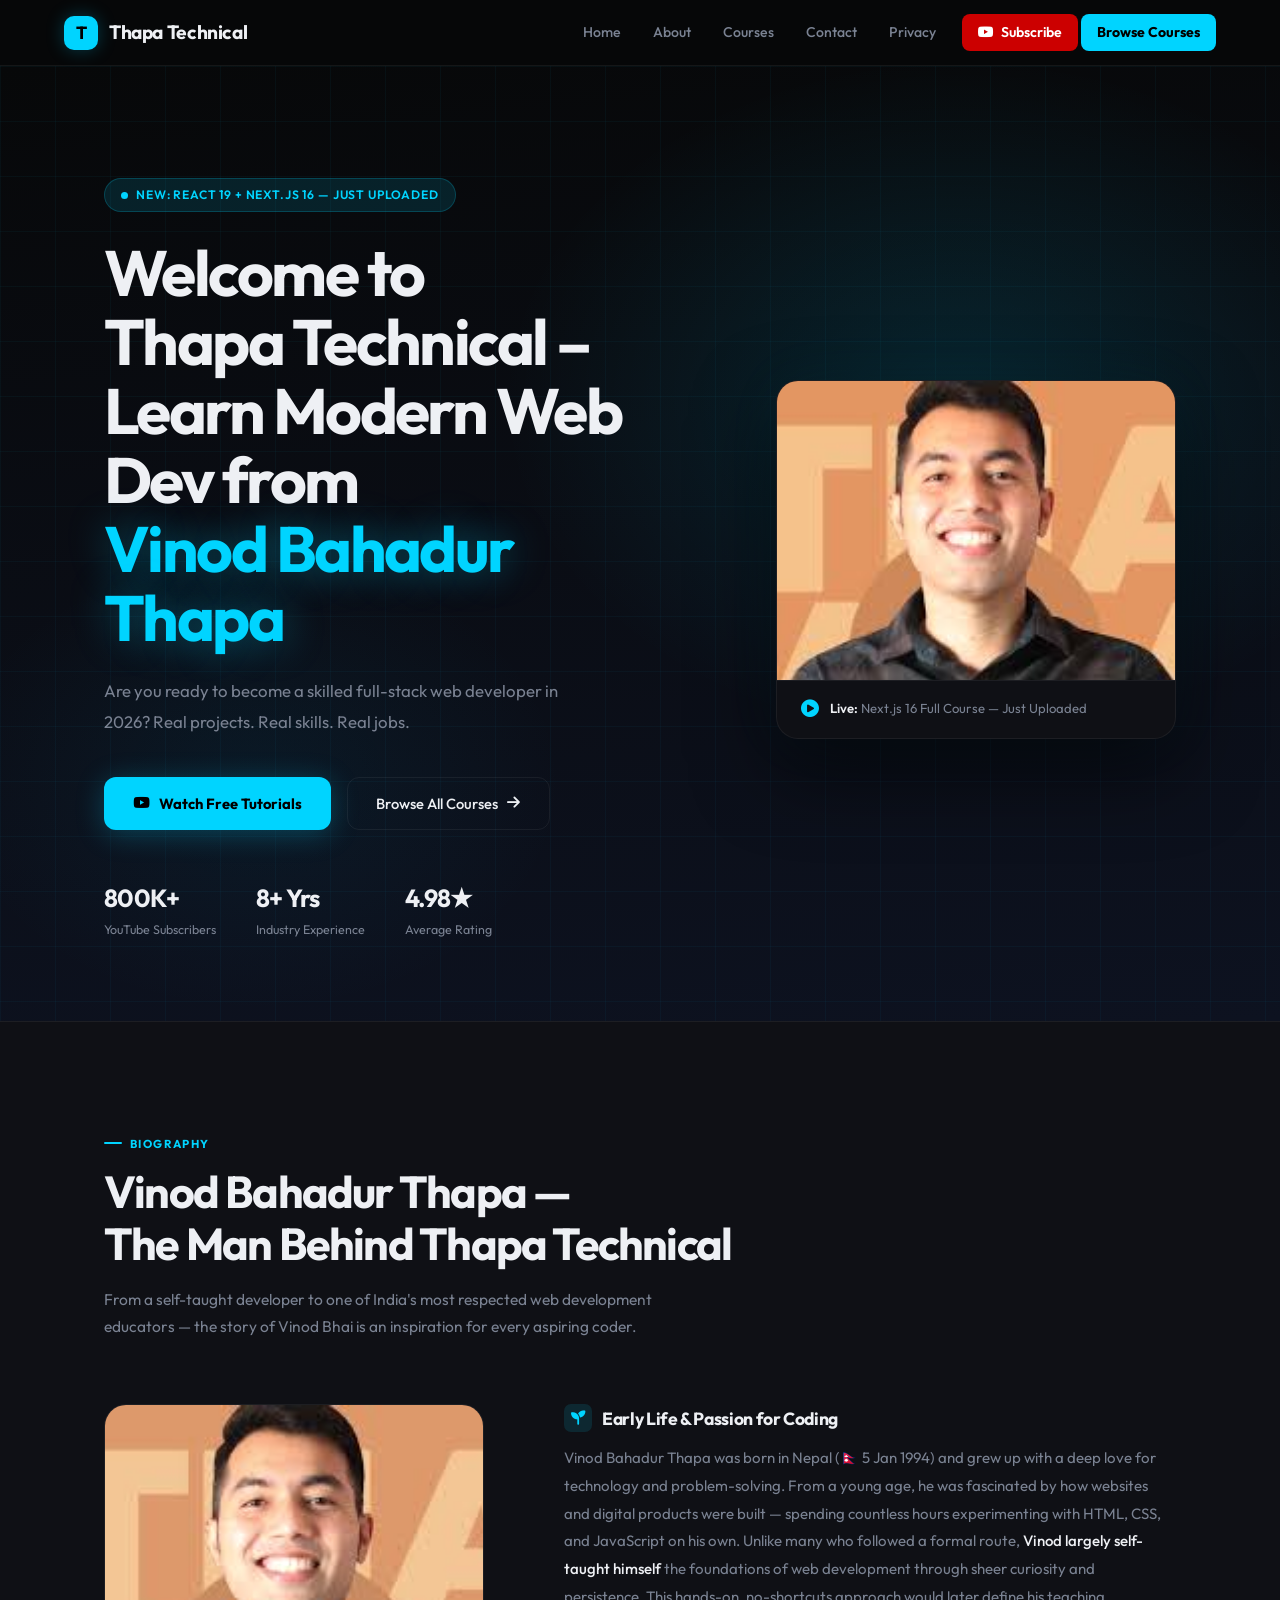
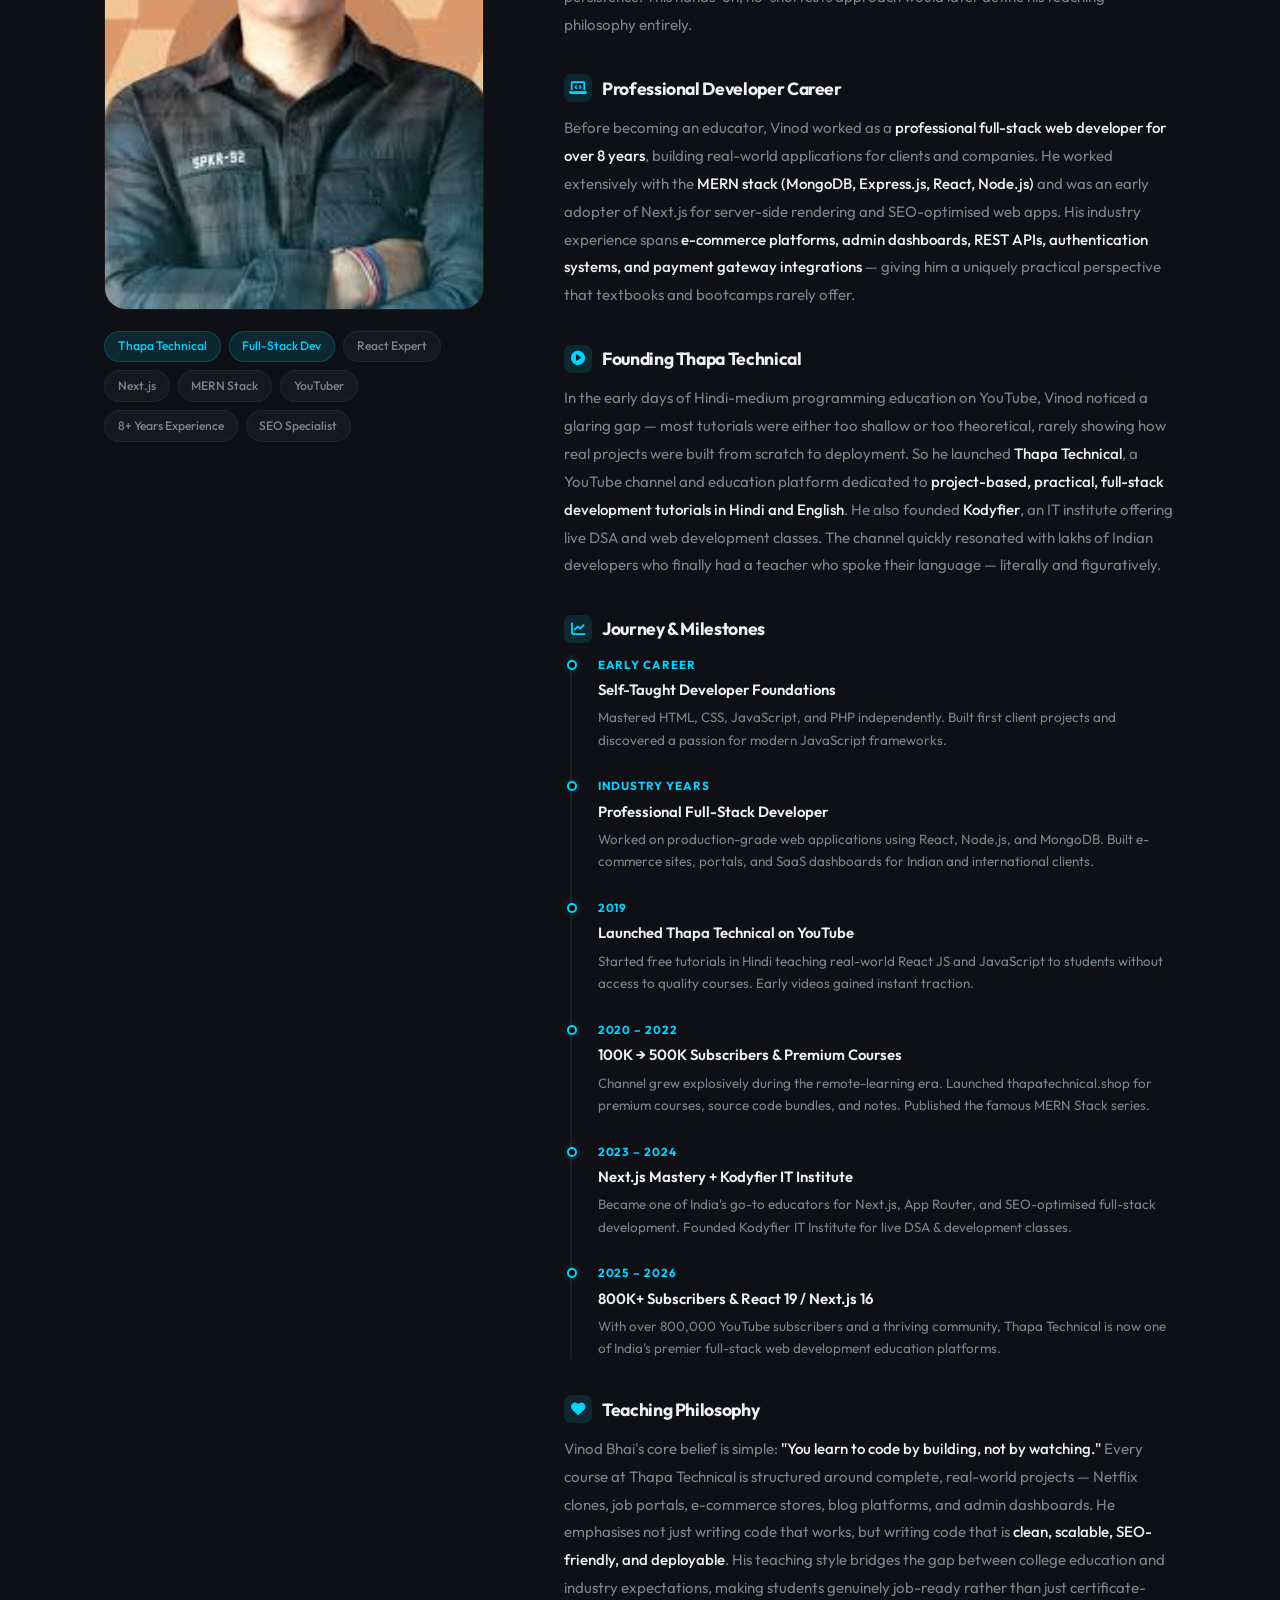
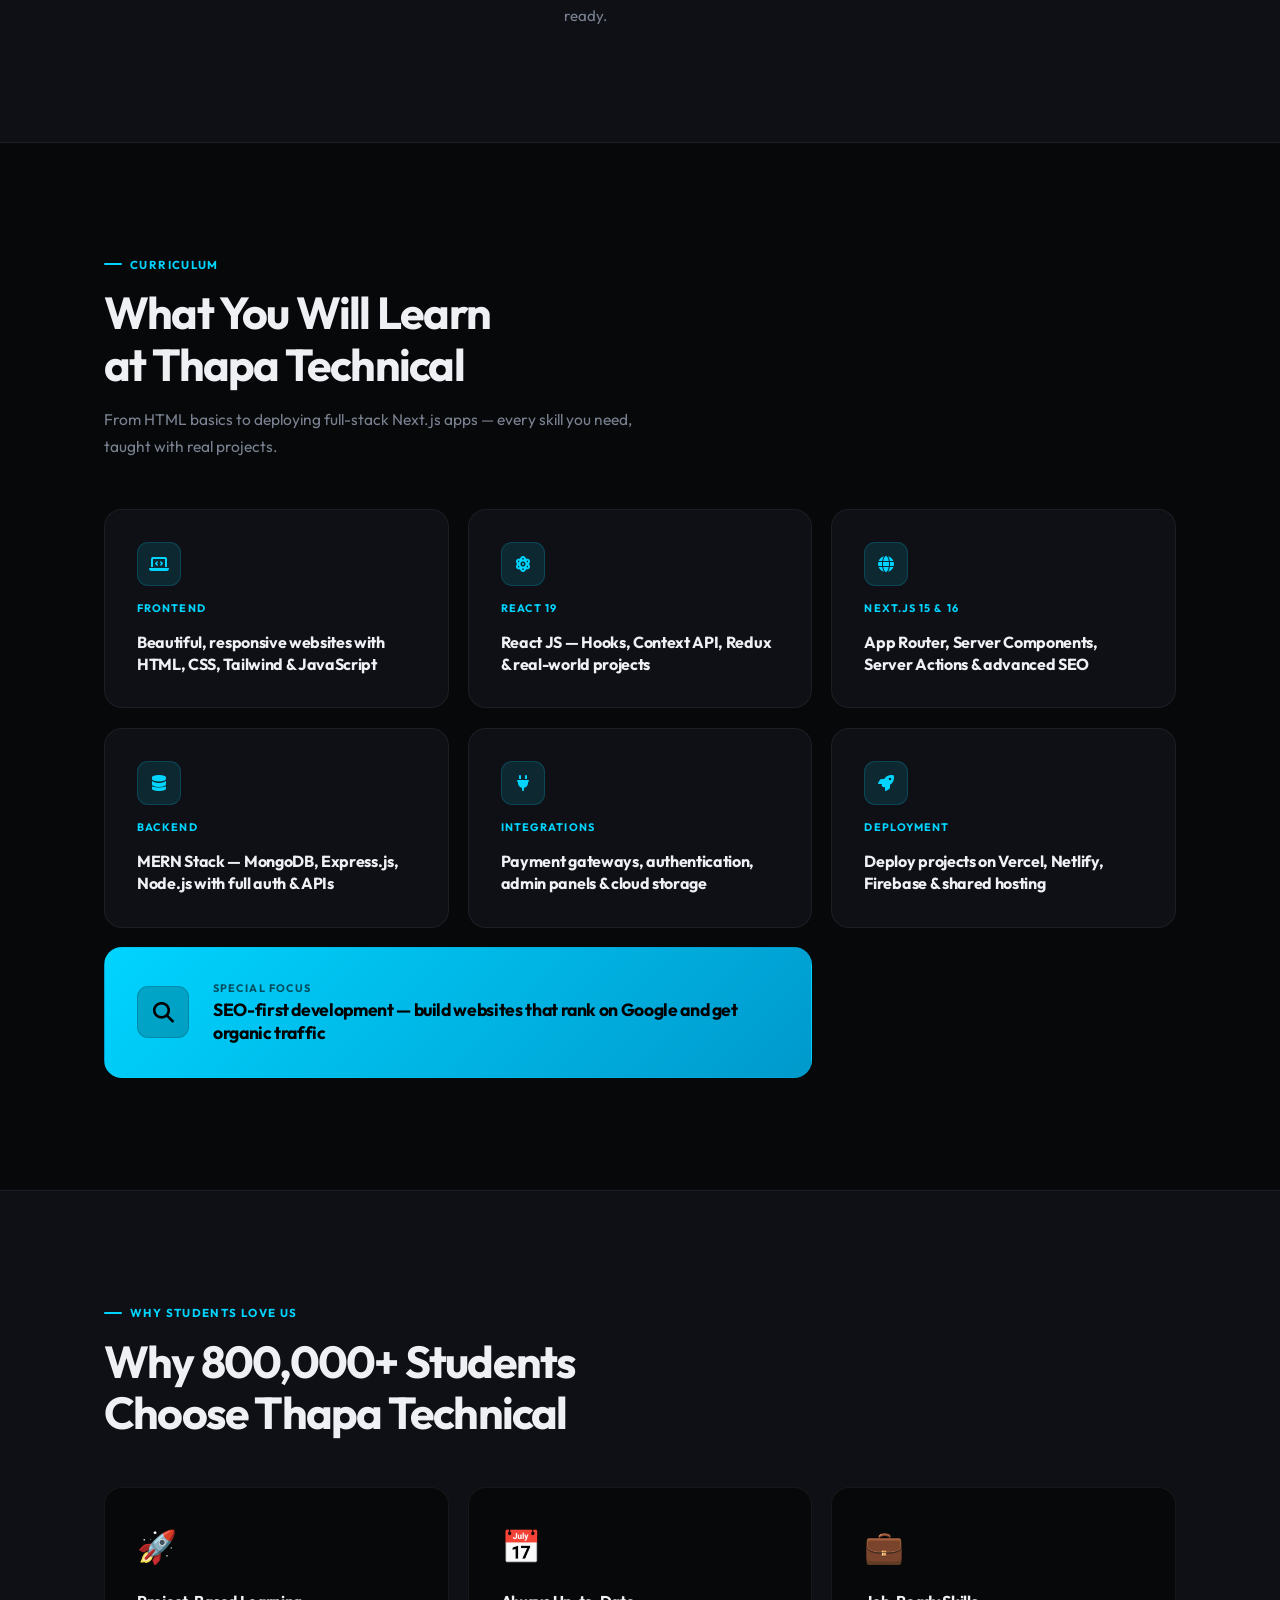
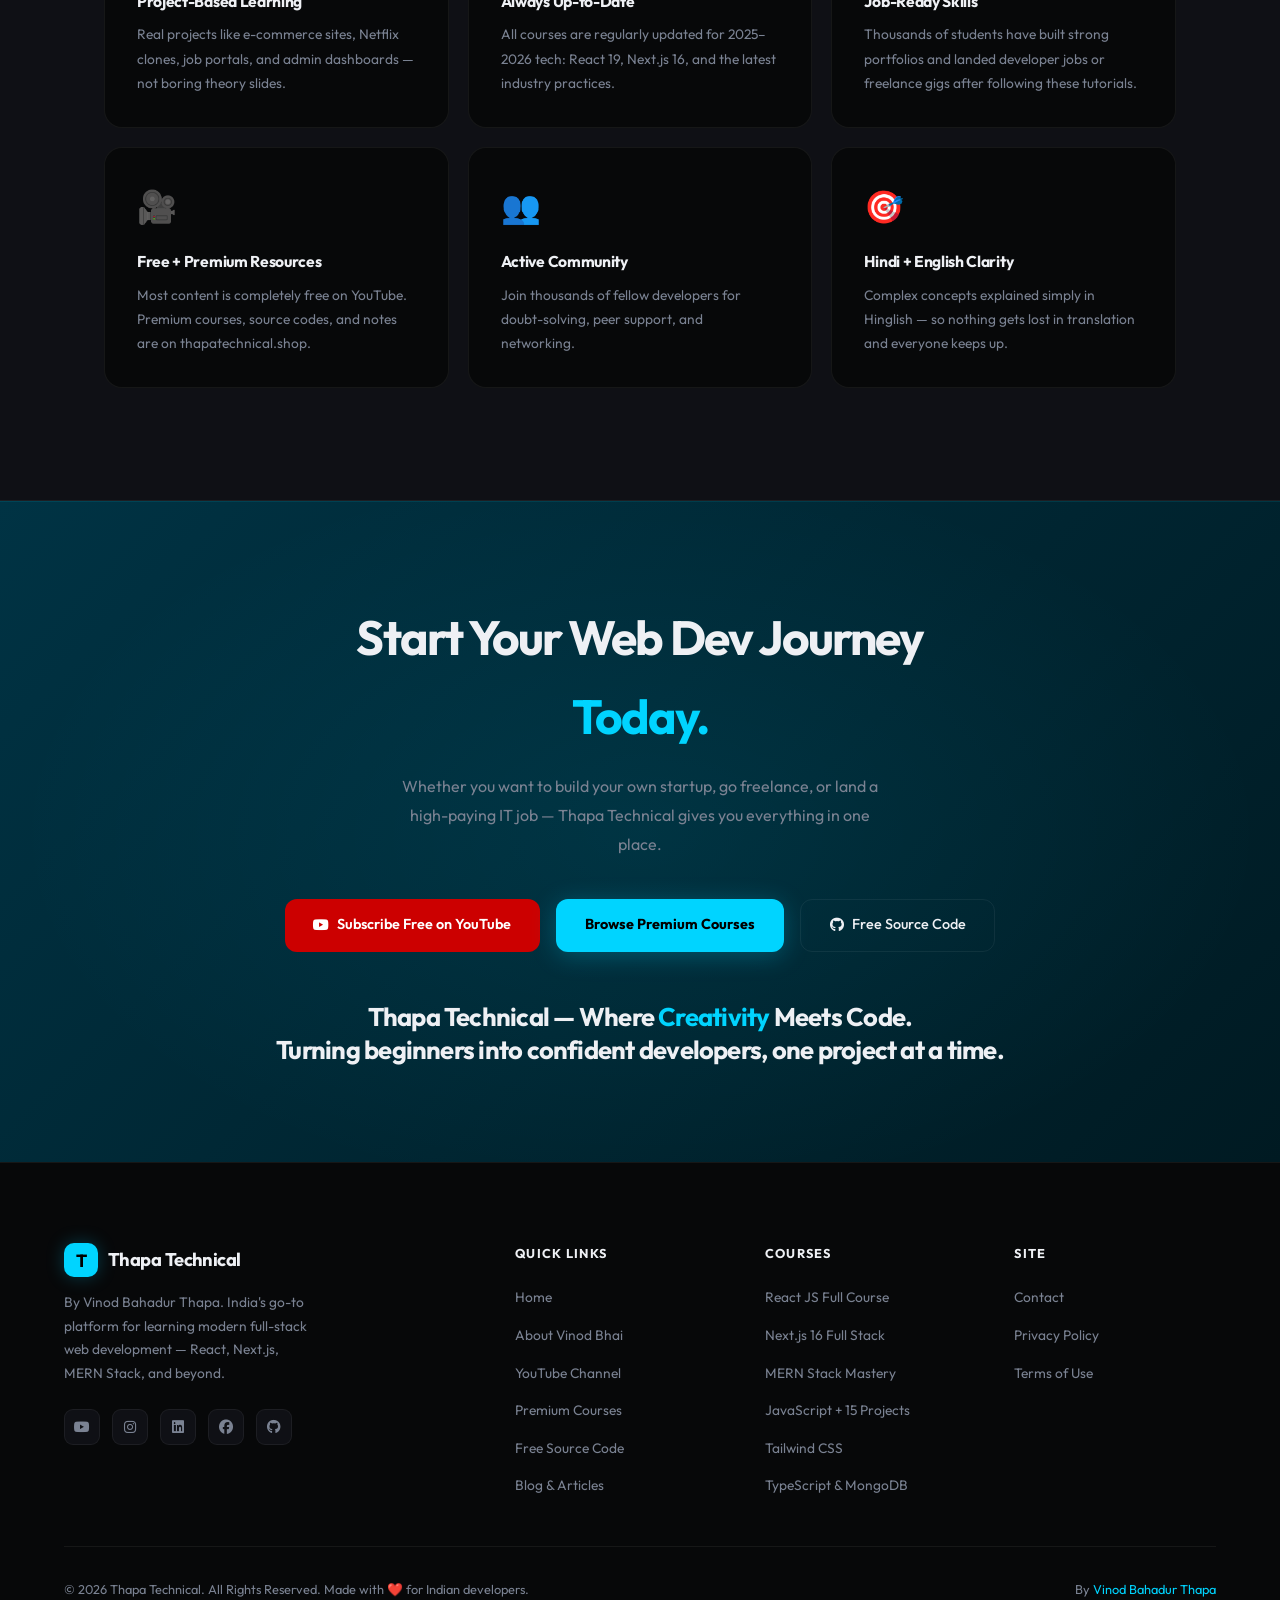
==== index.html @ d7282a80 "s" ====
<!DOCTYPE html>
<html lang="en">
<head>
    <meta charset="UTF-8">
    <meta name="viewport" content="width=device-width, initial-scale=1.0">
    <meta name="description" content="Master web development with Thapa Technical. Step-by-step tutorials on React, Next.js, MERN Stack, and SEO-friendly websites by Vinod Bahadur Thapa. Free source code & projects.">
    <meta name="keywords" content="Thapa Technical, Vinod Bahadur Thapa, React JS course, Next.js tutorial, MERN Stack, full stack web development, web development tutorials in Hindi, SEO friendly website">
    <meta name="author" content="Vinod Bahadur Thapa">
    <title>Thapa Technical | Learn React JS, Next.js &amp; MERN Stack from Vinod Bahadur Thapa</title>
    <link rel="preconnect" href="https://fonts.googleapis.com">
    <link href="https://fonts.googleapis.com/css2?family=Clash+Display:wght@500;600;700&family=Outfit:wght@300;400;500;600;700&display=swap" rel="stylesheet">
    <link rel="stylesheet" href="https://cdnjs.cloudflare.com/ajax/libs/font-awesome/6.6.0/css/all.min.css">
    <style>
        *, *::before, *::after { box-sizing: border-box; margin: 0; padding: 0; }

        :root {
            --bg:        #070809;
            --surface:   #0f1015;
            --surface2:  #16181f;
            --border:    rgba(255,255,255,0.06);
            --cyan:      #00d4ff;
            --cyan-dim:  rgba(0,212,255,0.12);
            --cyan-glow: rgba(0,212,255,0.25);
            --text:      #eef0f4;
            --muted:     #7a8292;
            --font-head: 'Clash Display', 'Outfit', sans-serif;
            --font-body: 'Outfit', sans-serif;
        }

        html { scroll-behavior: smooth; }
        body { background: var(--bg); color: var(--text); font-family: var(--font-body); font-size: 16px; line-height: 1.65; overflow-x: hidden; }

        /* ── NAV ── */
        #main-nav {
            position: sticky; top: 0; z-index: 100;
            background: rgba(7,8,9,0.82);
            backdrop-filter: blur(20px); -webkit-backdrop-filter: blur(20px);
            border-bottom: 1px solid var(--border);
            display: flex; align-items: center; justify-content: space-between;
            padding: 0 5%; height: 66px;
        }

        .nav-logo {
            display: flex; align-items: center; gap: 11px;
            text-decoration: none; color: var(--text);
            font-family: var(--font-head); font-size: 1.2rem;
            font-weight: 700; letter-spacing: -0.02em;
        }

        .nav-logo-badge {
            width: 34px; height: 34px; background: var(--cyan);
            border-radius: 10px; display: flex; align-items: center; justify-content: center;
            font-weight: 700; font-size: 1.1rem; color: #000; flex-shrink: 0;
            box-shadow: 0 0 18px var(--cyan-glow);
        }

        .nav-links { list-style: none; display: flex; align-items: center; gap: 0.2rem; }

        .nav-links li a {
            color: var(--muted); text-decoration: none; font-size: 0.88rem;
            font-weight: 500; padding: 0.45rem 0.9rem; border-radius: 8px;
            transition: color 0.2s, background 0.2s; display: block;
        }
        .nav-links li a:hover { color: var(--text); background: rgba(255,255,255,0.05); }

        .nav-links li a.nav-yt {
            display: flex; align-items: center; gap: 7px;
            background: #cc0000; color: #fff !important; border-radius: 8px;
            font-weight: 600; padding: 0.45rem 1rem; margin-left: 0.5rem;
            transition: background 0.2s, transform 0.2s;
        }
        .nav-links li a.nav-yt:hover { background: #e50000; transform: translateY(-1px); }

        .nav-links li a.nav-shop {
            background: var(--cyan); color: #000 !important; font-weight: 700;
            border-radius: 8px; padding: 0.45rem 1rem;
            transition: opacity 0.2s, transform 0.2s;
        }
        .nav-links li a.nav-shop:hover { opacity: 0.85; transform: translateY(-1px); }

        #nav-toggle {
            display: none; background: none; border: none;
            color: var(--text); font-size: 1.35rem; cursor: pointer; padding: 4px 8px;
        }

        #mobile-menu { display: none; flex-direction: column; background: var(--surface); border-bottom: 1px solid var(--border); }
        #mobile-menu.open { display: flex; }
        #mobile-menu a {
            color: var(--muted); text-decoration: none; font-size: 0.92rem; font-weight: 500;
            padding: 0.9rem 5%; border-bottom: 1px solid var(--border);
            transition: color 0.2s, background 0.2s;
        }
        #mobile-menu a:hover { color: var(--text); background: var(--surface2); }
        #mobile-menu a:last-child { border-bottom: none; }

        /* ── HERO ── */
        .hero { position: relative; min-height: 92vh; display: flex; align-items: center; overflow: hidden; }

        .hero-noise {
            position: absolute; inset: 0; pointer-events: none;
            background:
                radial-gradient(ellipse 55% 55% at 75% 35%, rgba(0,212,255,0.13) 0%, transparent 65%),
                radial-gradient(ellipse 40% 40% at 20% 75%, rgba(0,150,200,0.08) 0%, transparent 60%),
                linear-gradient(175deg, #070809 0%, #0d1220 100%);
        }

        .hero-grid {
            position: absolute; inset: 0; pointer-events: none;
            background-image:
                linear-gradient(rgba(0,212,255,0.04) 1px, transparent 1px),
                linear-gradient(90deg, rgba(0,212,255,0.04) 1px, transparent 1px);
            background-size: 55px 55px;
        }

        .hero-inner {
            position: relative; max-width: 1200px; margin: 0 auto;
            padding: 7rem 5% 5rem;
            display: grid; grid-template-columns: 1fr 400px;
            gap: 5rem; align-items: center; width: 100%;
        }

        .hero-pill {
            display: inline-flex; align-items: center; gap: 8px;
            background: var(--cyan-dim); border: 1px solid rgba(0,212,255,0.2);
            color: var(--cyan); font-size: 0.76rem; font-weight: 600;
            letter-spacing: 0.07em; text-transform: uppercase;
            padding: 0.38rem 1rem; border-radius: 50px; margin-bottom: 1.6rem;
        }

        .live-dot { width: 7px; height: 7px; border-radius: 50%; background: var(--cyan); animation: live-pulse 1.8s ease-in-out infinite; }

        @keyframes live-pulse {
            0%, 100% { box-shadow: 0 0 0 0 rgba(0,212,255,0.7); }
            50%       { box-shadow: 0 0 0 7px rgba(0,212,255,0); }
        }

        .hero h1 {
            font-family: var(--font-head); font-size: clamp(2.4rem, 5vw, 4.2rem);
            font-weight: 700; letter-spacing: -0.04em; line-height: 1.08; margin-bottom: 1.5rem;
        }
        .hero h1 em { font-style: normal; color: var(--cyan); text-shadow: 0 0 40px rgba(0,212,255,0.4); }

        .hero-desc { color: var(--muted); font-size: 1.05rem; max-width: 480px; margin-bottom: 2.5rem; line-height: 1.8; }

        .hero-btns { display: flex; flex-wrap: wrap; gap: 1rem; margin-bottom: 3rem; }

        .btn-cyan {
            display: inline-flex; align-items: center; gap: 9px;
            background: var(--cyan); color: #000; font-family: var(--font-body);
            font-weight: 700; font-size: 0.92rem; padding: 0.85rem 1.8rem;
            border-radius: 12px; text-decoration: none;
            transition: transform 0.2s, box-shadow 0.2s;
            box-shadow: 0 4px 28px var(--cyan-glow);
        }
        .btn-cyan:hover { transform: translateY(-2px); box-shadow: 0 8px 38px rgba(0,212,255,0.4); }

        .btn-ghost {
            display: inline-flex; align-items: center; gap: 9px;
            background: transparent; color: var(--text); font-family: var(--font-body);
            font-weight: 500; font-size: 0.92rem; padding: 0.85rem 1.8rem;
            border-radius: 12px; border: 1px solid var(--border); text-decoration: none;
            transition: background 0.2s, border-color 0.2s;
        }
        .btn-ghost:hover { background: var(--surface); border-color: rgba(255,255,255,0.12); }

        .hero-stats { display: flex; gap: 2.5rem; flex-wrap: wrap; }
        .stat-num { font-family: var(--font-head); font-size: 1.55rem; font-weight: 700; color: var(--text); letter-spacing: -0.03em; }
        .stat-label { font-size: 0.78rem; color: var(--muted); margin-top: 1px; }

        .hero-card {
            background: var(--surface); border: 1px solid var(--border);
            border-radius: 22px; overflow: hidden;
            box-shadow: 0 30px 80px rgba(0,0,0,0.6), 0 0 60px rgba(0,212,255,0.05);
        }
        .hero-card img { width: 100%; aspect-ratio: 4/3; object-fit: cover; object-position: top center; display: block; }
        .hero-card-foot {
            padding: 1.1rem 1.5rem; display: flex; align-items: center; gap: 11px;
            border-top: 1px solid var(--border);
        }
        .hero-card-foot i { color: var(--cyan); font-size: 1.1rem; }
        .hero-card-foot span { font-size: 0.82rem; color: var(--muted); }
        .hero-card-foot strong { color: var(--text); font-weight: 600; }

        /* ── SECTIONS ── */
        .section-wrap { max-width: 1200px; margin: 0 auto; padding: 7rem 5%; }

        .section-label {
            font-size: 0.72rem; font-weight: 700; letter-spacing: 0.12em; text-transform: uppercase;
            color: var(--cyan); margin-bottom: 0.85rem;
            display: flex; align-items: center; gap: 8px;
        }
        .section-label::before { content: ''; display: inline-block; width: 18px; height: 2px; background: var(--cyan); border-radius: 2px; }
        .section-title { font-family: var(--font-head); font-size: clamp(1.9rem, 3.5vw, 2.8rem); font-weight: 700; letter-spacing: -0.04em; line-height: 1.15; margin-bottom: 1rem; }
        .section-sub { color: var(--muted); font-size: 0.97rem; max-width: 560px; line-height: 1.75; }

        /* ── BIOGRAPHY ── */
        #about { scroll-margin-top: 80px; }
        .bio-wrap { background: var(--surface); border-top: 1px solid var(--border); border-bottom: 1px solid var(--border); }

        .bio-grid { display: grid; grid-template-columns: 380px 1fr; gap: 5rem; align-items: start; margin-top: 4rem; }
        .bio-portrait { position: sticky; top: 86px; }

        .bio-img-wrap { position: relative; border-radius: 22px; overflow: hidden; border: 1px solid var(--border); }
        .bio-img-wrap::after { content: ''; position: absolute; inset: 0; background: linear-gradient(170deg, transparent 45%, rgba(0,212,255,0.18) 100%); pointer-events: none; }
        .bio-img-wrap img { width: 100%; aspect-ratio: 3/4; object-fit: cover; object-position: top center; display: block; filter: grayscale(15%) contrast(1.04); }

        .bio-tags { display: flex; flex-wrap: wrap; gap: 0.5rem; margin-top: 1.3rem; }
        .bio-tag { font-size: 0.76rem; font-weight: 500; padding: 0.3rem 0.8rem; border-radius: 50px; background: var(--surface2); border: 1px solid var(--border); color: var(--muted); }
        .bio-tag.hi { background: var(--cyan-dim); border-color: rgba(0,212,255,0.2); color: var(--cyan); }

        .bio-text { display: flex; flex-direction: column; gap: 2.2rem; }
        .bio-block h3 { font-family: var(--font-head); font-size: 1.1rem; font-weight: 700; letter-spacing: -0.02em; color: var(--text); margin-bottom: 0.7rem; display: flex; align-items: center; gap: 10px; }
        .bio-block h3 i { color: var(--cyan); font-size: 0.9rem; width: 28px; height: 28px; background: var(--cyan-dim); border-radius: 7px; display: flex; align-items: center; justify-content: center; }
        .bio-block p { color: var(--muted); font-size: 0.94rem; line-height: 1.85; }
        .bio-block p strong { color: var(--text); font-weight: 500; }

        .timeline { border-left: 2px solid var(--border); margin-left: 6px; padding-left: 1.6rem; display: flex; flex-direction: column; gap: 1.6rem; }
        .tl-item { position: relative; }
        .tl-item::before { content: ''; position: absolute; left: calc(-1.6rem - 5px); top: 5px; width: 10px; height: 10px; border-radius: 50%; background: var(--bg); border: 2px solid var(--cyan); box-shadow: 0 0 8px var(--cyan-glow); }
        .tl-year { font-size: 0.73rem; font-weight: 700; letter-spacing: 0.08em; text-transform: uppercase; color: var(--cyan); margin-bottom: 0.25rem; }
        .tl-title { font-weight: 600; font-size: 0.93rem; color: var(--text); margin-bottom: 0.25rem; }
        .tl-desc { font-size: 0.84rem; color: var(--muted); line-height: 1.65; }

        /* ── LEARN GRID ── */
        #courses { scroll-margin-top: 80px; }
        .learn-grid { display: grid; grid-template-columns: repeat(3, 1fr); gap: 1.2rem; margin-top: 3rem; }
        .learn-card { background: var(--surface); border: 1px solid var(--border); border-radius: 18px; padding: 2rem; display: flex; flex-direction: column; gap: 0.9rem; transition: border-color 0.25s, transform 0.25s; text-decoration: none; color: inherit; }
        .learn-card:hover { border-color: rgba(0,212,255,0.3); transform: translateY(-4px); }
        .learn-card-icon { width: 44px; height: 44px; background: var(--cyan-dim); border: 1px solid rgba(0,212,255,0.18); border-radius: 11px; display: flex; align-items: center; justify-content: center; color: var(--cyan); font-size: 1rem; }
        .learn-card-badge { font-size: 0.68rem; font-weight: 700; letter-spacing: 0.1em; text-transform: uppercase; color: var(--cyan); }
        .learn-card-title { font-family: var(--font-head); font-size: 1rem; font-weight: 700; color: var(--text); line-height: 1.35; letter-spacing: -0.02em; }
        .learn-card.wide { grid-column: span 2; flex-direction: row; align-items: center; gap: 1.5rem; background: linear-gradient(135deg, var(--cyan) 0%, #0099cc 100%); border-color: transparent; }
        .learn-card.wide .learn-card-icon { background: rgba(0,0,0,0.2); border-color: rgba(0,0,0,0.15); color: #000; width: 52px; height: 52px; font-size: 1.3rem; flex-shrink: 0; }
        .learn-card.wide .learn-card-badge { color: rgba(0,0,0,0.6); }
        .learn-card.wide .learn-card-title { color: #000; font-size: 1.1rem; }

        /* ── WHY ── */
        .why-bg { background: var(--surface); border-top: 1px solid var(--border); border-bottom: 1px solid var(--border); }
        .why-grid { display: grid; grid-template-columns: repeat(3, 1fr); gap: 1.2rem; margin-top: 3rem; }
        .why-card { background: var(--bg); border: 1px solid var(--border); border-radius: 18px; padding: 2rem; }
        .why-card .icon { font-size: 2rem; margin-bottom: 1rem; display: block; }
        .why-card strong { font-family: var(--font-head); font-size: 0.98rem; font-weight: 700; color: var(--text); display: block; margin-bottom: 0.5rem; letter-spacing: -0.02em; }
        .why-card p { font-size: 0.86rem; color: var(--muted); line-height: 1.75; }

        /* ── CTA ── */
        .cta-band { background: linear-gradient(135deg, #003344 0%, #001a22 100%); border-top: 1px solid rgba(0,212,255,0.15); position: relative; overflow: hidden; }
        .cta-band::before { content: ''; position: absolute; inset: 0; background: radial-gradient(ellipse 70% 80% at 50% 50%, rgba(0,212,255,0.08) 0%, transparent 70%); }
        .cta-inner { position: relative; max-width: 860px; margin: 0 auto; padding: 6rem 5%; text-align: center; }
        .cta-inner h2 { font-family: var(--font-head); font-size: clamp(2rem, 4vw, 3rem); font-weight: 700; letter-spacing: -0.04em; color: var(--text); margin-bottom: 1rem; }
        .cta-inner h2 em { font-style: normal; color: var(--cyan); }
        .cta-inner p { color: var(--muted); font-size: 1rem; max-width: 480px; margin: 0 auto 2.5rem; line-height: 1.8; }
        .cta-btns { display: flex; flex-wrap: wrap; justify-content: center; gap: 1rem; }
        .cta-btn-yt { display: inline-flex; align-items: center; gap: 8px; background: #cc0000; color: #fff; font-family: var(--font-body); font-weight: 600; font-size: 0.9rem; padding: 0.85rem 1.8rem; border-radius: 12px; text-decoration: none; transition: background 0.2s; }
        .cta-btn-yt:hover { background: #e50000; }
        .cta-btn-shop { display: inline-flex; align-items: center; gap: 8px; background: var(--cyan); color: #000; font-family: var(--font-body); font-weight: 700; font-size: 0.9rem; padding: 0.85rem 1.8rem; border-radius: 12px; text-decoration: none; transition: opacity 0.2s; box-shadow: 0 4px 24px var(--cyan-glow); }
        .cta-btn-shop:hover { opacity: 0.88; }
        .cta-btn-outline { display: inline-flex; align-items: center; gap: 8px; background: transparent; color: var(--text); font-family: var(--font-body); font-weight: 500; font-size: 0.9rem; padding: 0.85rem 1.8rem; border-radius: 12px; text-decoration: none; border: 1px solid var(--border); transition: background 0.2s; }
        .cta-btn-outline:hover { background: rgba(255,255,255,0.05); }
        .cta-tagline { margin-top: 3rem; font-family: var(--font-head); font-size: 1.6rem; font-weight: 700; letter-spacing: -0.03em; color: var(--text); line-height: 1.3; }
        .cta-tagline em { font-style: normal; color: var(--cyan); }

        /* ── FOOTER ── */
        footer { background: var(--bg); border-top: 1px solid var(--border); padding: 5rem 5% 3rem; }
        .footer-inner { max-width: 1200px; margin: 0 auto; display: grid; grid-template-columns: 2fr 1fr 1fr 1fr; gap: 3rem; }
        .footer-logo { display: flex; align-items: center; gap: 10px; text-decoration: none; color: var(--text); font-family: var(--font-head); font-size: 1.15rem; font-weight: 700; letter-spacing: -0.03em; margin-bottom: 0.9rem; }
        .footer-brand p { font-size: 0.86rem; color: var(--muted); line-height: 1.7; max-width: 250px; }
        .footer-socials { display: flex; gap: 0.75rem; margin-top: 1.5rem; }
        .footer-social { width: 36px; height: 36px; background: var(--surface); border: 1px solid var(--border); border-radius: 9px; display: flex; align-items: center; justify-content: center; color: var(--muted); font-size: 0.88rem; text-decoration: none; transition: color 0.2s, border-color 0.2s; }
        .footer-social:hover { color: var(--cyan); border-color: rgba(0,212,255,0.3); }
        .footer-col h4 { font-family: var(--font-head); font-size: 0.8rem; font-weight: 700; letter-spacing: 0.1em; text-transform: uppercase; color: var(--text); margin-bottom: 1.2rem; }
        .footer-col ul { list-style: none; display: flex; flex-direction: column; gap: 0.7rem; }
        .footer-col ul li a { color: var(--muted); text-decoration: none; font-size: 0.86rem; transition: color 0.2s; }
        .footer-col ul li a:hover { color: var(--cyan); }
        .footer-bottom { max-width: 1200px; margin: 3rem auto 0; padding-top: 2rem; border-top: 1px solid var(--border); display: flex; justify-content: space-between; align-items: center; flex-wrap: wrap; gap: 1rem; }
        .footer-bottom p { font-size: 0.8rem; color: var(--muted); }

        /* ── RESPONSIVE ── */
        @media (max-width: 960px) {
            .nav-links { display: none; }
            #nav-toggle { display: block; }
            .hero-inner { grid-template-columns: 1fr; gap: 3rem; }
            .hero-card { display: none; }
            .bio-grid { grid-template-columns: 1fr; gap: 2.5rem; }
            .bio-portrait { position: static; }
            .bio-img-wrap img { aspect-ratio: 16/9; object-position: center 15%; }
            .learn-grid { grid-template-columns: repeat(2, 1fr); }
            .learn-card.wide { grid-column: span 2; }
            .why-grid { grid-template-columns: repeat(2, 1fr); }
            .footer-inner { grid-template-columns: 1fr 1fr; gap: 2rem; }
            .footer-brand { grid-column: 1 / -1; }
        }

        @media (max-width: 560px) {
            .hero-stats { flex-direction: column; gap: 1rem; }
            .learn-grid, .why-grid { grid-template-columns: 1fr; }
            .learn-card.wide { grid-column: span 1; flex-direction: column; }
            .footer-inner { grid-template-columns: 1fr; }
        }
    </style>
</head>
<body>

    <!-- ══ NAV ══ -->
    <nav id="main-nav">
        <a class="nav-logo" href="/">
            <div class="nav-logo-badge">T</div>
            Thapa Technical
        </a>

        <ul class="nav-links">
            <li><a href="/">Home</a></li>
            <li><a href="#about">About</a></li>
            <li><a href="#courses">Courses</a></li>
            <li><a href="https://www.thapatechnical.com/p/contact-us.html" target="_blank">Contact</a></li>
            <li><a href="https://www.thapatechnical.com/p/privacy-policy.html" target="_blank">Privacy</a></li>
            <li>
                <a href="https://www.youtube.com/@ThapaTechnical" target="_blank" class="nav-yt">
                    <i class="fab fa-youtube"></i> Subscribe
                </a>
            </li>
            <li>
                <a href="https://thapatechnical.shop" target="_blank" class="nav-shop">Browse Courses</a>
            </li>
        </ul>

        <!-- Hamburger — correctly using Font Awesome icon -->
        <button id="nav-toggle" onclick="toggleNav()" aria-label="Menu">
            <i class="fas fa-bars" id="nav-icon"></i>
        </button>
    </nav>

    <div id="mobile-menu">
        <a href="/">Home</a>
        <a href="#about">About</a>
        <a href="#courses">Courses</a>
        <a href="https://www.thapatechnical.com/p/contact-us.html" target="_blank">Contact</a>
        <a href="https://www.thapatechnical.com/p/privacy-policy.html" target="_blank">Privacy</a>
        <a href="https://www.youtube.com/@ThapaTechnical" target="_blank"><i class="fab fa-youtube"></i>&nbsp; Subscribe on YouTube</a>
        <a href="https://thapatechnical.shop" target="_blank">Browse Premium Courses →</a>
    </div>

    <!-- ══ HERO ══ -->
    <header class="hero">
        <div class="hero-noise"></div>
        <div class="hero-grid"></div>
        <div class="hero-inner">
            <div>
                <div class="hero-pill">
                    <span class="live-dot"></span>
                    NEW: React 19 + Next.js 16 — Just Uploaded
                </div>
                <h1>
                    Welcome to<br>
                    Thapa Technical –<br>
                    Learn Modern Web Dev from<br>
                    <em>Vinod Bahadur Thapa</em>
                </h1>
                <p class="hero-desc">
                    Are you ready to become a skilled full-stack web developer in 2026?
                    Real projects. Real skills. Real jobs.
                </p>
                <div class="hero-btns">
                    <a href="https://www.youtube.com/@ThapaTechnical" target="_blank" class="btn-cyan">
                        <i class="fab fa-youtube"></i> Watch Free Tutorials
                    </a>
                    <a href="https://thapatechnical.shop" target="_blank" class="btn-ghost">
                        Browse All Courses <i class="fas fa-arrow-right"></i>
                    </a>
                </div>
                <div class="hero-stats">
                    <div>
                        <div class="stat-num">800K+</div>
                        <div class="stat-label">YouTube Subscribers</div>
                    </div>
                    <div>
                        <div class="stat-num">8+ Yrs</div>
                        <div class="stat-label">Industry Experience</div>
                    </div>
                    <div>
                        <div class="stat-num">4.98★</div>
                        <div class="stat-label">Average Rating</div>
                    </div>
                </div>
            </div>

            <!-- Hero card — real photo -->
            <div class="hero-card">
                <img src="Vinod Bahadur Thapa.png" alt="Vinod Bahadur Thapa — Founder of Thapa Technical">
                <div class="hero-card-foot">
                    <i class="fas fa-play-circle"></i>
                    <span><strong>Live:</strong> Next.js 16 Full Course — Just Uploaded</span>
                </div>
            </div>
        </div>
    </header>

    <!-- ══ BIOGRAPHY ══ -->
    <section id="about" class="bio-wrap">
        <div class="section-wrap">
            <p class="section-label">Biography</p>
            <h2 class="section-title">Vinod Bahadur Thapa —<br>The Man Behind Thapa Technical</h2>
            <p class="section-sub">
                From a self-taught developer to one of India's most respected web development educators —
                the story of Vinod Bhai is an inspiration for every aspiring coder.
            </p>

            <div class="bio-grid">

                <!-- Portrait — real photo -->
                <div class="bio-portrait">
                    <div class="bio-img-wrap">
                        <img src="Vinod Bahadur Thapa.png" alt="Vinod Bahadur Thapa">
                    </div>
                    <div class="bio-tags">
                        <span class="bio-tag hi">Thapa Technical</span>
                        <span class="bio-tag hi">Full-Stack Dev</span>
                        <span class="bio-tag">React Expert</span>
                        <span class="bio-tag">Next.js</span>
                        <span class="bio-tag">MERN Stack</span>
                        <span class="bio-tag">YouTuber</span>
                        <span class="bio-tag">8+ Years Experience</span>
                        <span class="bio-tag">SEO Specialist</span>
                    </div>
                </div>

                <!-- Bio Text -->
                <div class="bio-text">

                    <div class="bio-block">
                        <h3><i class="fas fa-seedling"></i> Early Life & Passion for Coding</h3>
                        <p>
                            Vinod Bahadur Thapa was born in Nepal (🇳🇵 5 Jan 1994) and grew up with a deep love
                            for technology and problem-solving. From a young age, he was fascinated by how websites
                            and digital products were built — spending countless hours experimenting with HTML, CSS,
                            and JavaScript on his own. Unlike many who followed a formal route,
                            <strong>Vinod largely self-taught himself</strong> the foundations of web development
                            through sheer curiosity and persistence. This hands-on, no-shortcuts approach would
                            later define his teaching philosophy entirely.
                        </p>
                    </div>

                    <div class="bio-block">
                        <h3><i class="fas fa-laptop-code"></i> Professional Developer Career</h3>
                        <p>
                            Before becoming an educator, Vinod worked as a <strong>professional full-stack web
                            developer for over 8 years</strong>, building real-world applications for clients and
                            companies. He worked extensively with the
                            <strong>MERN stack (MongoDB, Express.js, React, Node.js)</strong> and was an early
                            adopter of Next.js for server-side rendering and SEO-optimised web apps.
                            His industry experience spans <strong>e-commerce platforms, admin dashboards, REST APIs,
                            authentication systems, and payment gateway integrations</strong> — giving him a uniquely
                            practical perspective that textbooks and bootcamps rarely offer.
                        </p>
                    </div>

                    <div class="bio-block">
                        <h3><i class="fas fa-play-circle"></i> Founding Thapa Technical</h3>
                        <p>
                            In the early days of Hindi-medium programming education on YouTube, Vinod noticed a
                            glaring gap — most tutorials were either too shallow or too theoretical, rarely showing
                            how real projects were built from scratch to deployment. So he launched
                            <strong>Thapa Technical</strong>, a YouTube channel and education platform dedicated to
                            <strong>project-based, practical, full-stack development tutorials in Hindi and
                            English</strong>. He also founded <strong>Kodyfier</strong>, an IT institute offering
                            live DSA and web development classes. The channel quickly resonated with lakhs of
                            Indian developers who finally had a teacher who spoke their language —
                            literally and figuratively.
                        </p>
                    </div>

                    <div class="bio-block">
                        <h3><i class="fas fa-chart-line"></i> Journey & Milestones</h3>
                        <div class="timeline">
                            <div class="tl-item">
                                <div class="tl-year">Early Career</div>
                                <div class="tl-title">Self-Taught Developer Foundations</div>
                                <div class="tl-desc">Mastered HTML, CSS, JavaScript, and PHP independently. Built first client projects and discovered a passion for modern JavaScript frameworks.</div>
                            </div>
                            <div class="tl-item">
                                <div class="tl-year">Industry Years</div>
                                <div class="tl-title">Professional Full-Stack Developer</div>
                                <div class="tl-desc">Worked on production-grade web applications using React, Node.js, and MongoDB. Built e-commerce sites, portals, and SaaS dashboards for Indian and international clients.</div>
                            </div>
                            <div class="tl-item">
                                <div class="tl-year">2019</div>
                                <div class="tl-title">Launched Thapa Technical on YouTube</div>
                                <div class="tl-desc">Started free tutorials in Hindi teaching real-world React JS and JavaScript to students without access to quality courses. Early videos gained instant traction.</div>
                            </div>
                            <div class="tl-item">
                                <div class="tl-year">2020 – 2022</div>
                                <div class="tl-title">100K → 500K Subscribers & Premium Courses</div>
                                <div class="tl-desc">Channel grew explosively during the remote-learning era. Launched thapatechnical.shop for premium courses, source code bundles, and notes. Published the famous MERN Stack series.</div>
                            </div>
                            <div class="tl-item">
                                <div class="tl-year">2023 – 2024</div>
                                <div class="tl-title">Next.js Mastery + Kodyfier IT Institute</div>
                                <div class="tl-desc">Became one of India's go-to educators for Next.js, App Router, and SEO-optimised full-stack development. Founded Kodyfier IT Institute for live DSA & development classes.</div>
                            </div>
                            <div class="tl-item">
                                <div class="tl-year">2025 – 2026</div>
                                <div class="tl-title">800K+ Subscribers & React 19 / Next.js 16</div>
                                <div class="tl-desc">With over 800,000 YouTube subscribers and a thriving community, Thapa Technical is now one of India's premier full-stack web development education platforms.</div>
                            </div>
                        </div>
                    </div>

                    <div class="bio-block">
                        <h3><i class="fas fa-heart"></i> Teaching Philosophy</h3>
                        <p>
                            Vinod Bhai's core belief is simple: <strong>"You learn to code by building, not by
                            watching."</strong> Every course at Thapa Technical is structured around complete,
                            real-world projects — Netflix clones, job portals, e-commerce stores, blog platforms,
                            and admin dashboards. He emphasises not just writing code that works, but writing code
                            that is <strong>clean, scalable, SEO-friendly, and deployable</strong>. His teaching
                            style bridges the gap between college education and industry expectations, making
                            students genuinely job-ready rather than just certificate-ready.
                        </p>
                    </div>

                </div>
            </div>
        </div>
    </section>

    <!-- ══ COURSES ══ -->
    <section id="courses">
        <div class="section-wrap">
            <p class="section-label">Curriculum</p>
            <h2 class="section-title">What You Will Learn<br>at Thapa Technical</h2>
            <p class="section-sub">From HTML basics to deploying full-stack Next.js apps — every skill you need, taught with real projects.</p>

            <div class="learn-grid">
                <a href="https://www.youtube.com/@ThapaTechnical/playlists" target="_blank" class="learn-card">
                    <div class="learn-card-icon"><i class="fas fa-laptop-code"></i></div>
                    <div class="learn-card-badge">Frontend</div>
                    <div class="learn-card-title">Beautiful, responsive websites with HTML, CSS, Tailwind & JavaScript</div>
                </a>
                <a href="https://www.youtube.com/@ThapaTechnical/playlists" target="_blank" class="learn-card">
                    <div class="learn-card-icon"><i class="fas fa-atom"></i></div>
                    <div class="learn-card-badge">React 19</div>
                    <div class="learn-card-title">React JS — Hooks, Context API, Redux & real-world projects</div>
                </a>
                <a href="https://www.youtube.com/@ThapaTechnical/playlists" target="_blank" class="learn-card">
                    <div class="learn-card-icon"><i class="fas fa-globe"></i></div>
                    <div class="learn-card-badge">Next.js 15 & 16</div>
                    <div class="learn-card-title">App Router, Server Components, Server Actions & advanced SEO</div>
                </a>
                <a href="https://www.youtube.com/@ThapaTechnical/playlists" target="_blank" class="learn-card">
                    <div class="learn-card-icon"><i class="fas fa-database"></i></div>
                    <div class="learn-card-badge">Backend</div>
                    <div class="learn-card-title">MERN Stack — MongoDB, Express.js, Node.js with full auth & APIs</div>
                </a>
                <a href="https://www.youtube.com/@ThapaTechnical/playlists" target="_blank" class="learn-card">
                    <div class="learn-card-icon"><i class="fas fa-plug"></i></div>
                    <div class="learn-card-badge">Integrations</div>
                    <div class="learn-card-title">Payment gateways, authentication, admin panels & cloud storage</div>
                </a>
                <a href="https://www.youtube.com/@ThapaTechnical/playlists" target="_blank" class="learn-card">
                    <div class="learn-card-icon"><i class="fas fa-rocket"></i></div>
                    <div class="learn-card-badge">Deployment</div>
                    <div class="learn-card-title">Deploy projects on Vercel, Netlify, Firebase & shared hosting</div>
                </a>
                <a href="https://thapatechnical.shop" target="_blank" class="learn-card wide">
                    <div class="learn-card-icon"><i class="fas fa-search"></i></div>
                    <div>
                        <div class="learn-card-badge">Special Focus</div>
                        <div class="learn-card-title">SEO-first development — build websites that rank on Google and get organic traffic</div>
                    </div>
                </a>
            </div>
        </div>
    </section>

    <!-- ══ WHY ══ -->
    <div class="why-bg">
        <div class="section-wrap">
            <p class="section-label">Why Students Love Us</p>
            <h2 class="section-title">Why 800,000+ Students<br>Choose Thapa Technical</h2>
            <div class="why-grid">
                <div class="why-card"><span class="icon">🚀</span><strong>Project-Based Learning</strong><p>Real projects like e-commerce sites, Netflix clones, job portals, and admin dashboards — not boring theory slides.</p></div>
                <div class="why-card"><span class="icon">📅</span><strong>Always Up-to-Date</strong><p>All courses are regularly updated for 2025–2026 tech: React 19, Next.js 16, and the latest industry practices.</p></div>
                <div class="why-card"><span class="icon">💼</span><strong>Job-Ready Skills</strong><p>Thousands of students have built strong portfolios and landed developer jobs or freelance gigs after following these tutorials.</p></div>
                <div class="why-card"><span class="icon">🎥</span><strong>Free + Premium Resources</strong><p>Most content is completely free on YouTube. Premium courses, source codes, and notes are on thapatechnical.shop.</p></div>
                <div class="why-card"><span class="icon">👥</span><strong>Active Community</strong><p>Join thousands of fellow developers for doubt-solving, peer support, and networking.</p></div>
                <div class="why-card"><span class="icon">🎯</span><strong>Hindi + English Clarity</strong><p>Complex concepts explained simply in Hinglish — so nothing gets lost in translation and everyone keeps up.</p></div>
            </div>
        </div>
    </div>

    <!-- ══ CTA ══ -->
    <section class="cta-band">
        <div class="cta-inner">
            <h2>Start Your Web Dev Journey<br><em>Today.</em></h2>
            <p>Whether you want to build your own startup, go freelance, or land a high-paying IT job — Thapa Technical gives you everything in one place.</p>
            <div class="cta-btns">
                <a href="https://www.youtube.com/@ThapaTechnical" target="_blank" class="cta-btn-yt">
                    <i class="fab fa-youtube"></i> Subscribe Free on YouTube
                </a>
                <a href="https://thapatechnical.shop" target="_blank" class="cta-btn-shop">
                    Browse Premium Courses
                </a>
                <a href="https://github.com/thapatechnical" target="_blank" class="cta-btn-outline">
                    <i class="fab fa-github"></i> Free Source Code
                </a>
            </div>
            <div class="cta-tagline">
                Thapa Technical — Where <em>Creativity</em> Meets Code.<br>
                Turning beginners into confident developers, one project at a time.
            </div>
        </div>
    </section>

    <!-- ══ FOOTER ══ -->
    <footer>
        <div class="footer-inner">
            <div class="footer-brand">
                <a href="/" class="footer-logo">
                    <div class="nav-logo-badge">T</div>
                    Thapa Technical
                </a>
                <p>By Vinod Bahadur Thapa. India's go-to platform for learning modern full-stack web development — React, Next.js, MERN Stack, and beyond.</p>
                <div class="footer-socials">
                    <a href="https://www.youtube.com/@ThapaTechnical" target="_blank" class="footer-social" title="YouTube"><i class="fab fa-youtube"></i></a>
                    <a href="https://www.instagram.com/thapatechnical/" target="_blank" class="footer-social" title="Instagram"><i class="fab fa-instagram"></i></a>
                    <a href="https://www.linkedin.com/in/thapatechnical/" target="_blank" class="footer-social" title="LinkedIn"><i class="fab fa-linkedin"></i></a>
                    <a href="https://www.facebook.com/vinodbahadurthapa/" target="_blank" class="footer-social" title="Facebook"><i class="fab fa-facebook"></i></a>
                    <a href="https://github.com/thapatechnical" target="_blank" class="footer-social" title="GitHub"><i class="fab fa-github"></i></a>
                </div>
            </div>

            <div class="footer-col">
                <h4>Quick Links</h4>
                <ul>
                    <li><a href="/">Home</a></li>
                    <li><a href="#about">About Vinod Bhai</a></li>
                    <li><a href="https://www.youtube.com/@ThapaTechnical" target="_blank">YouTube Channel</a></li>
                    <li><a href="https://thapatechnical.shop" target="_blank">Premium Courses</a></li>
                    <li><a href="https://github.com/thapatechnical" target="_blank">Free Source Code</a></li>
                    <li><a href="https://www.thapatechnical.com/" target="_blank">Blog & Articles</a></li>
                </ul>
            </div>

            <div class="footer-col">
                <h4>Courses</h4>
                <ul>
                    <li><a href="https://www.youtube.com/@ThapaTechnical/playlists" target="_blank">React JS Full Course</a></li>
                    <li><a href="https://www.youtube.com/@ThapaTechnical/playlists" target="_blank">Next.js 16 Full Stack</a></li>
                    <li><a href="https://www.youtube.com/@ThapaTechnical/playlists" target="_blank">MERN Stack Mastery</a></li>
                    <li><a href="https://www.youtube.com/@ThapaTechnical/playlists" target="_blank">JavaScript + 15 Projects</a></li>
                    <li><a href="https://www.youtube.com/@ThapaTechnical/playlists" target="_blank">Tailwind CSS</a></li>
                    <li><a href="https://www.youtube.com/@ThapaTechnical/playlists" target="_blank">TypeScript &amp; MongoDB</a></li>
                </ul>
            </div>

            <div class="footer-col">
                <h4>Site</h4>
                <ul>
                    <li><a href="https://www.thapatechnical.com/p/contact-us.html" target="_blank">Contact</a></li>
                    <li><a href="https://www.thapatechnical.com/p/privacy-policy.html" target="_blank">Privacy Policy</a></li>
                    <li><a href="https://thapatechnical.shop" target="_blank">Terms of Use</a></li>
                </ul>
            </div>
        </div>

        <div class="footer-bottom">
            <p>© 2026 Thapa Technical. All Rights Reserved. Made with ❤️ for Indian developers.</p>
            <p>By <a href="#about" style="color: var(--cyan); text-decoration: none;">Vinod Bahadur Thapa</a></p>
        </div>
    </footer>

    <script>
        function toggleNav() {
            const menu = document.getElementById('mobile-menu');
            const icon = document.getElementById('nav-icon');
            menu.classList.toggle('open');
            icon.className = menu.classList.contains('open') ? 'fas fa-times' : 'fas fa-bars';
        }

        document.querySelectorAll('#mobile-menu a').forEach(link => {
            link.addEventListener('click', () => {
                document.getElementById('mobile-menu').classList.remove('open');
                document.getElementById('nav-icon').className = 'fas fa-bars';
            });
        });

        console.log('%c✅ Thapa Technical | Built for max SEO & conversions 🚀', 'color:#00d4ff; font-size:14px;');
    </script>
</body>
</html>
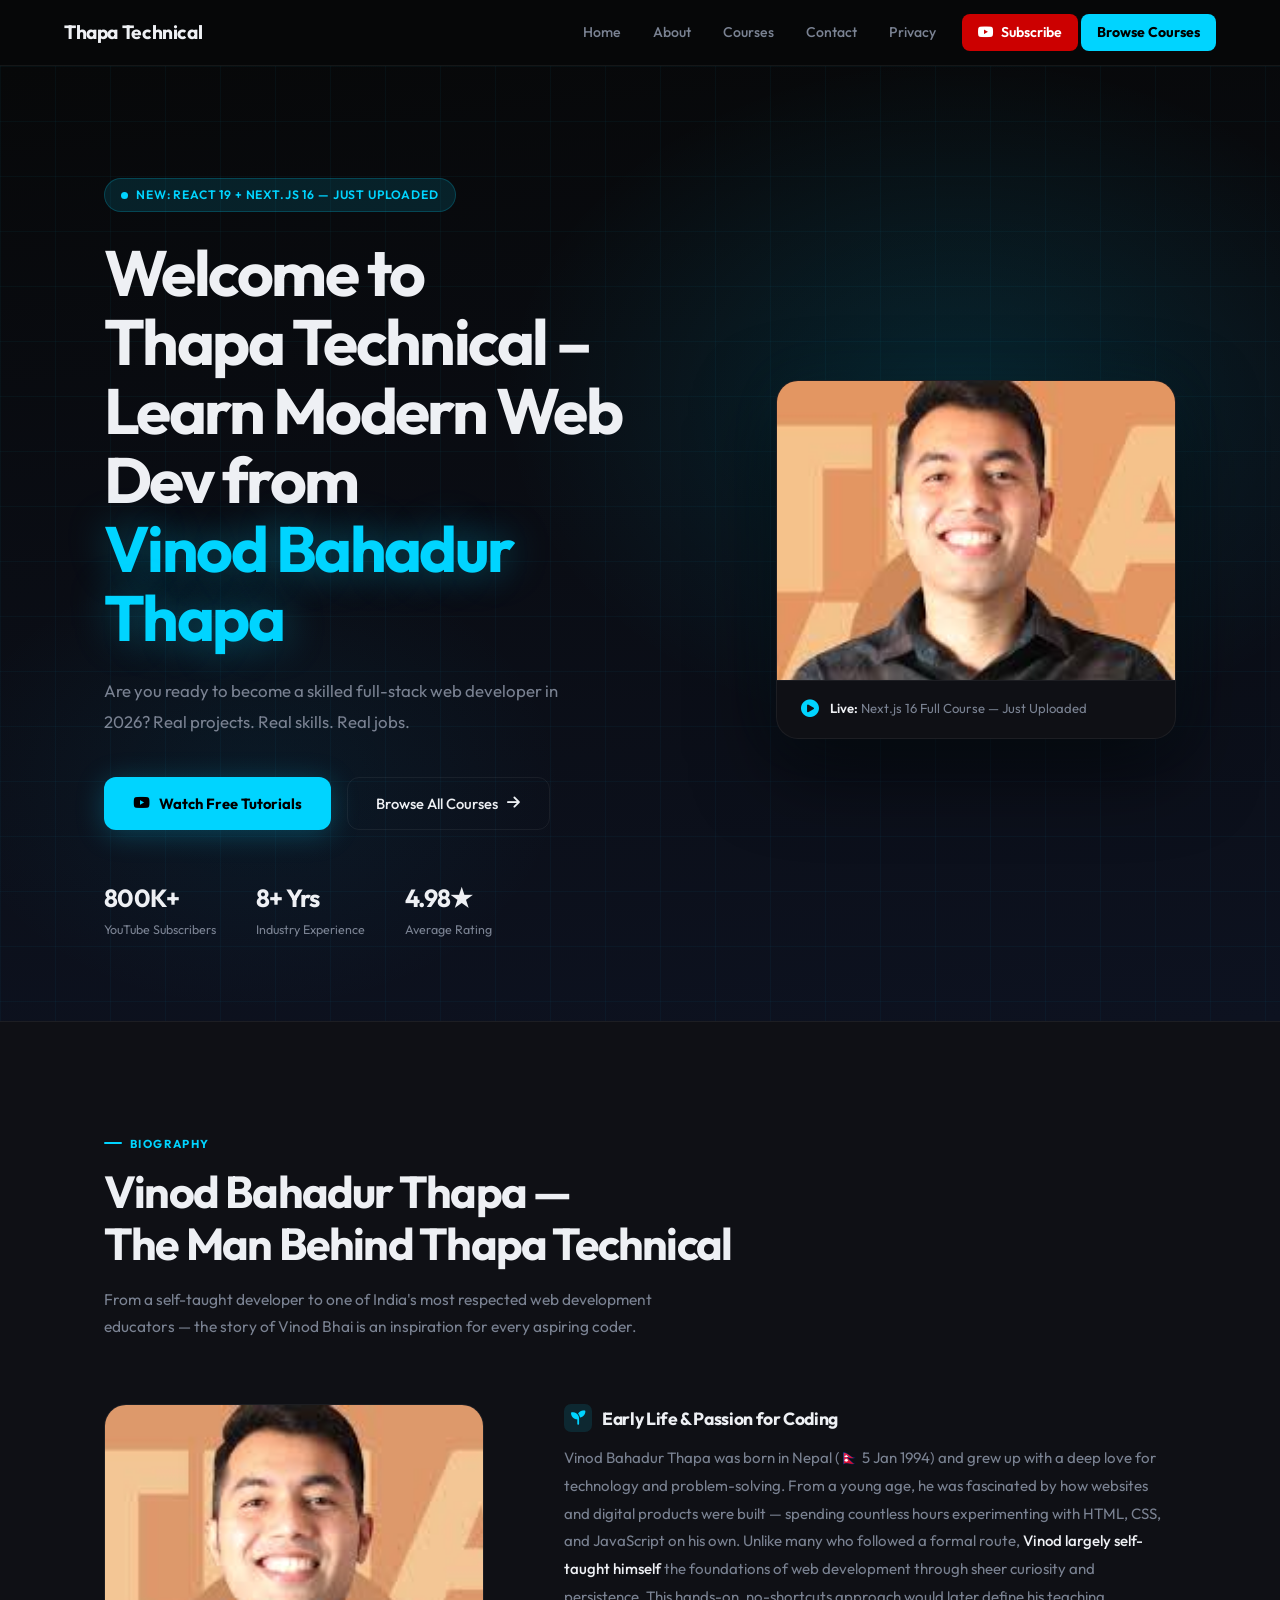
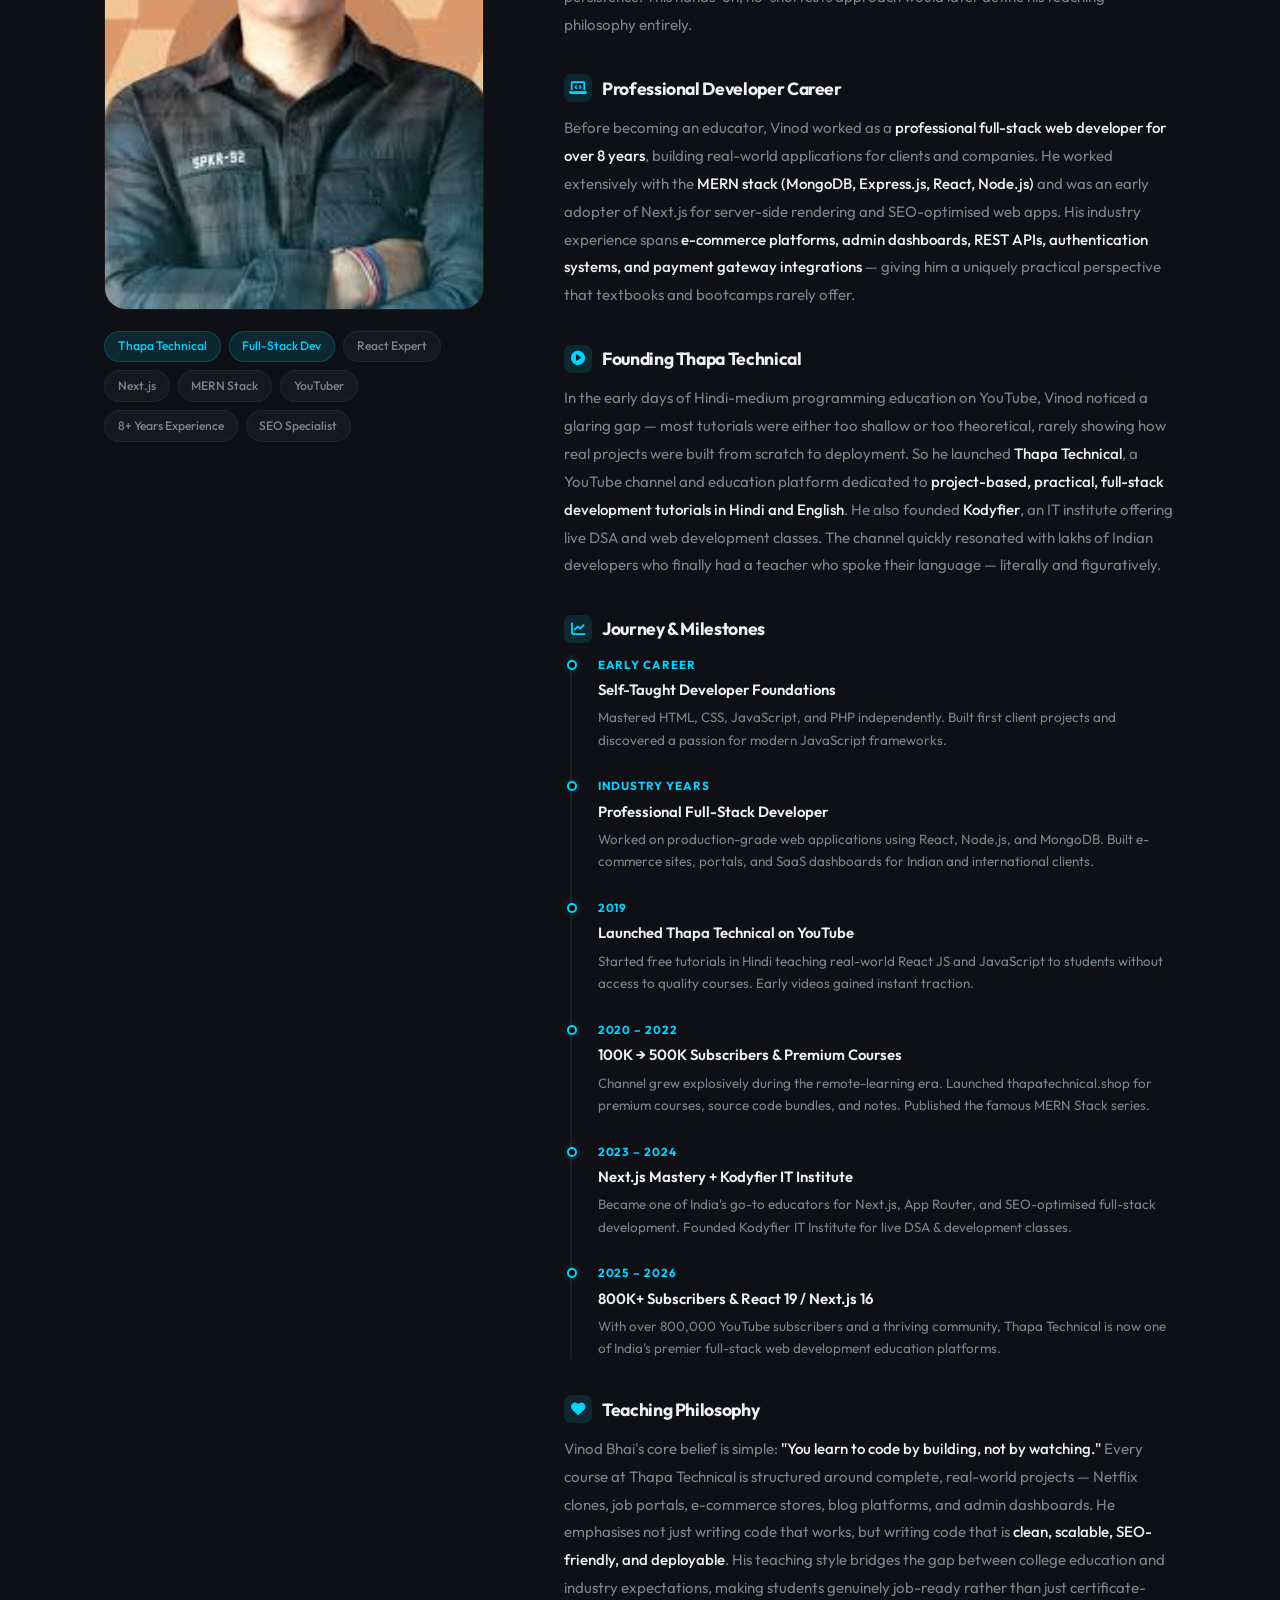
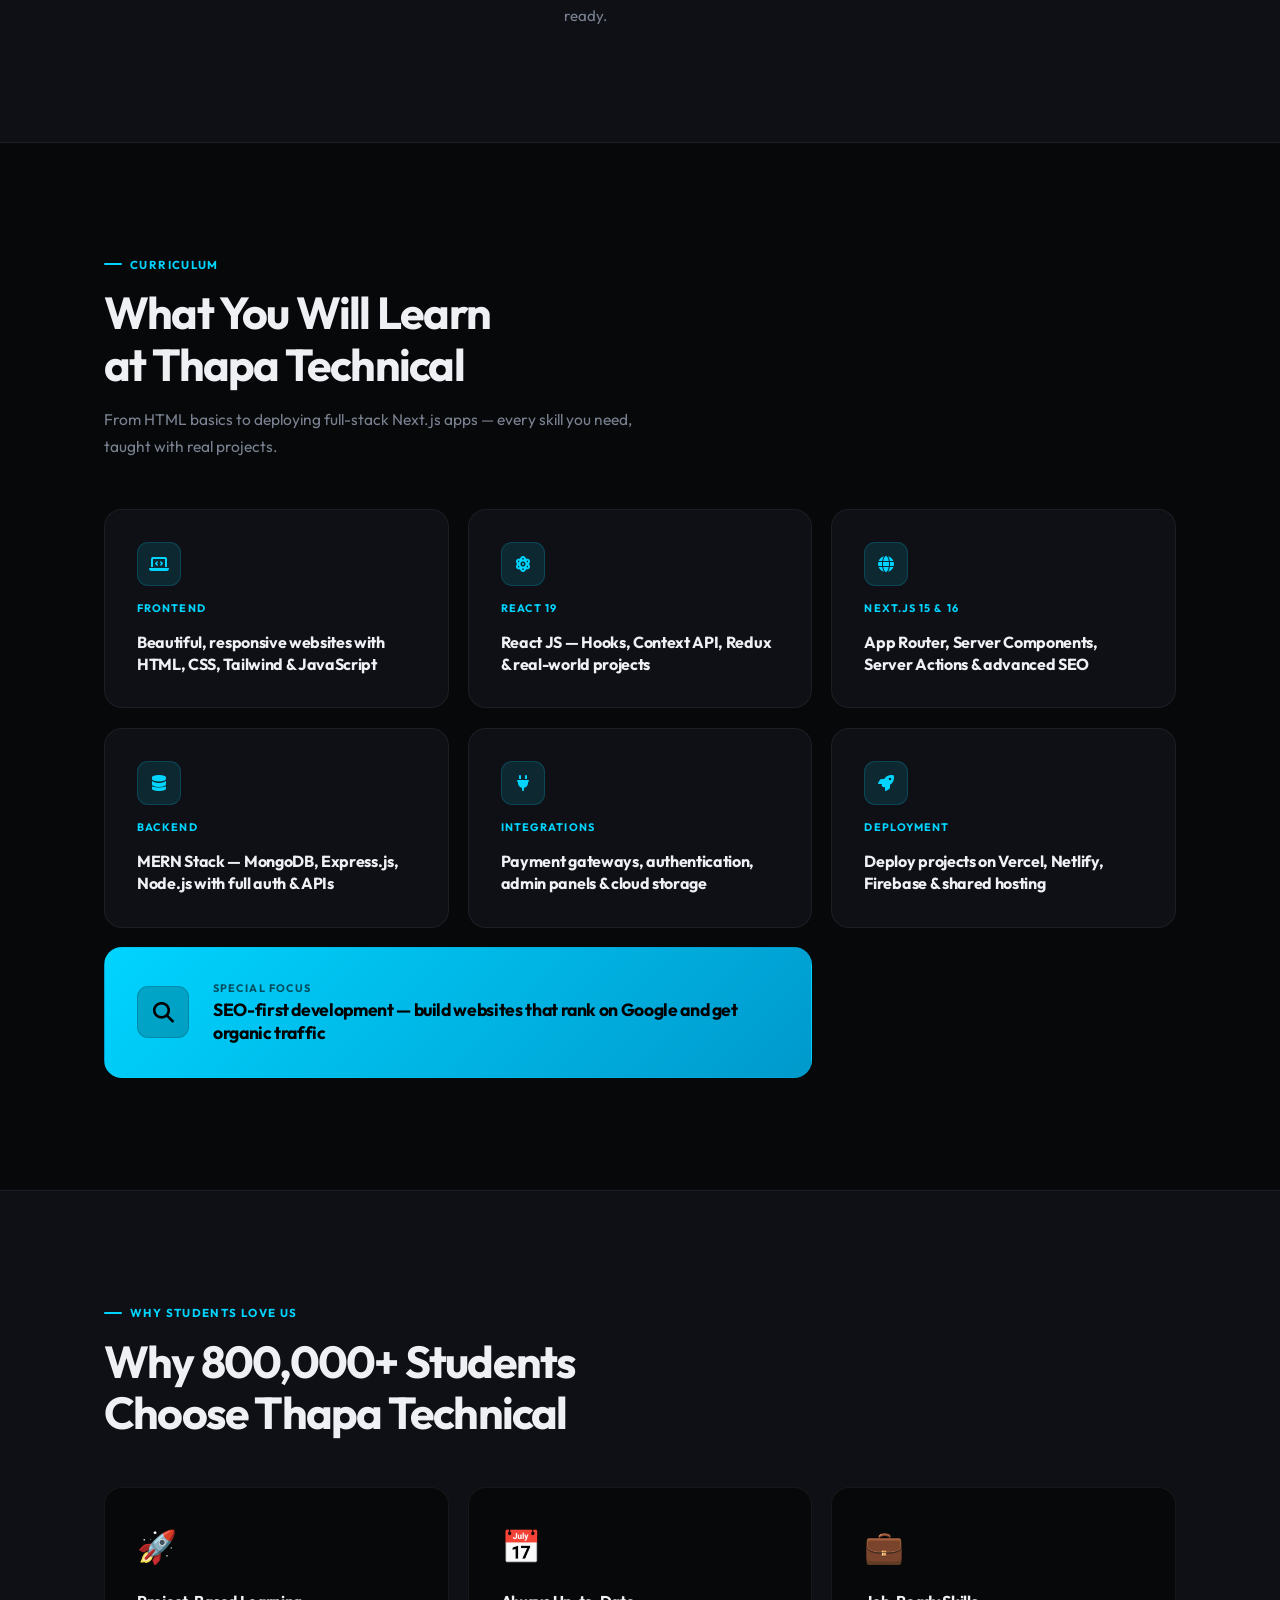
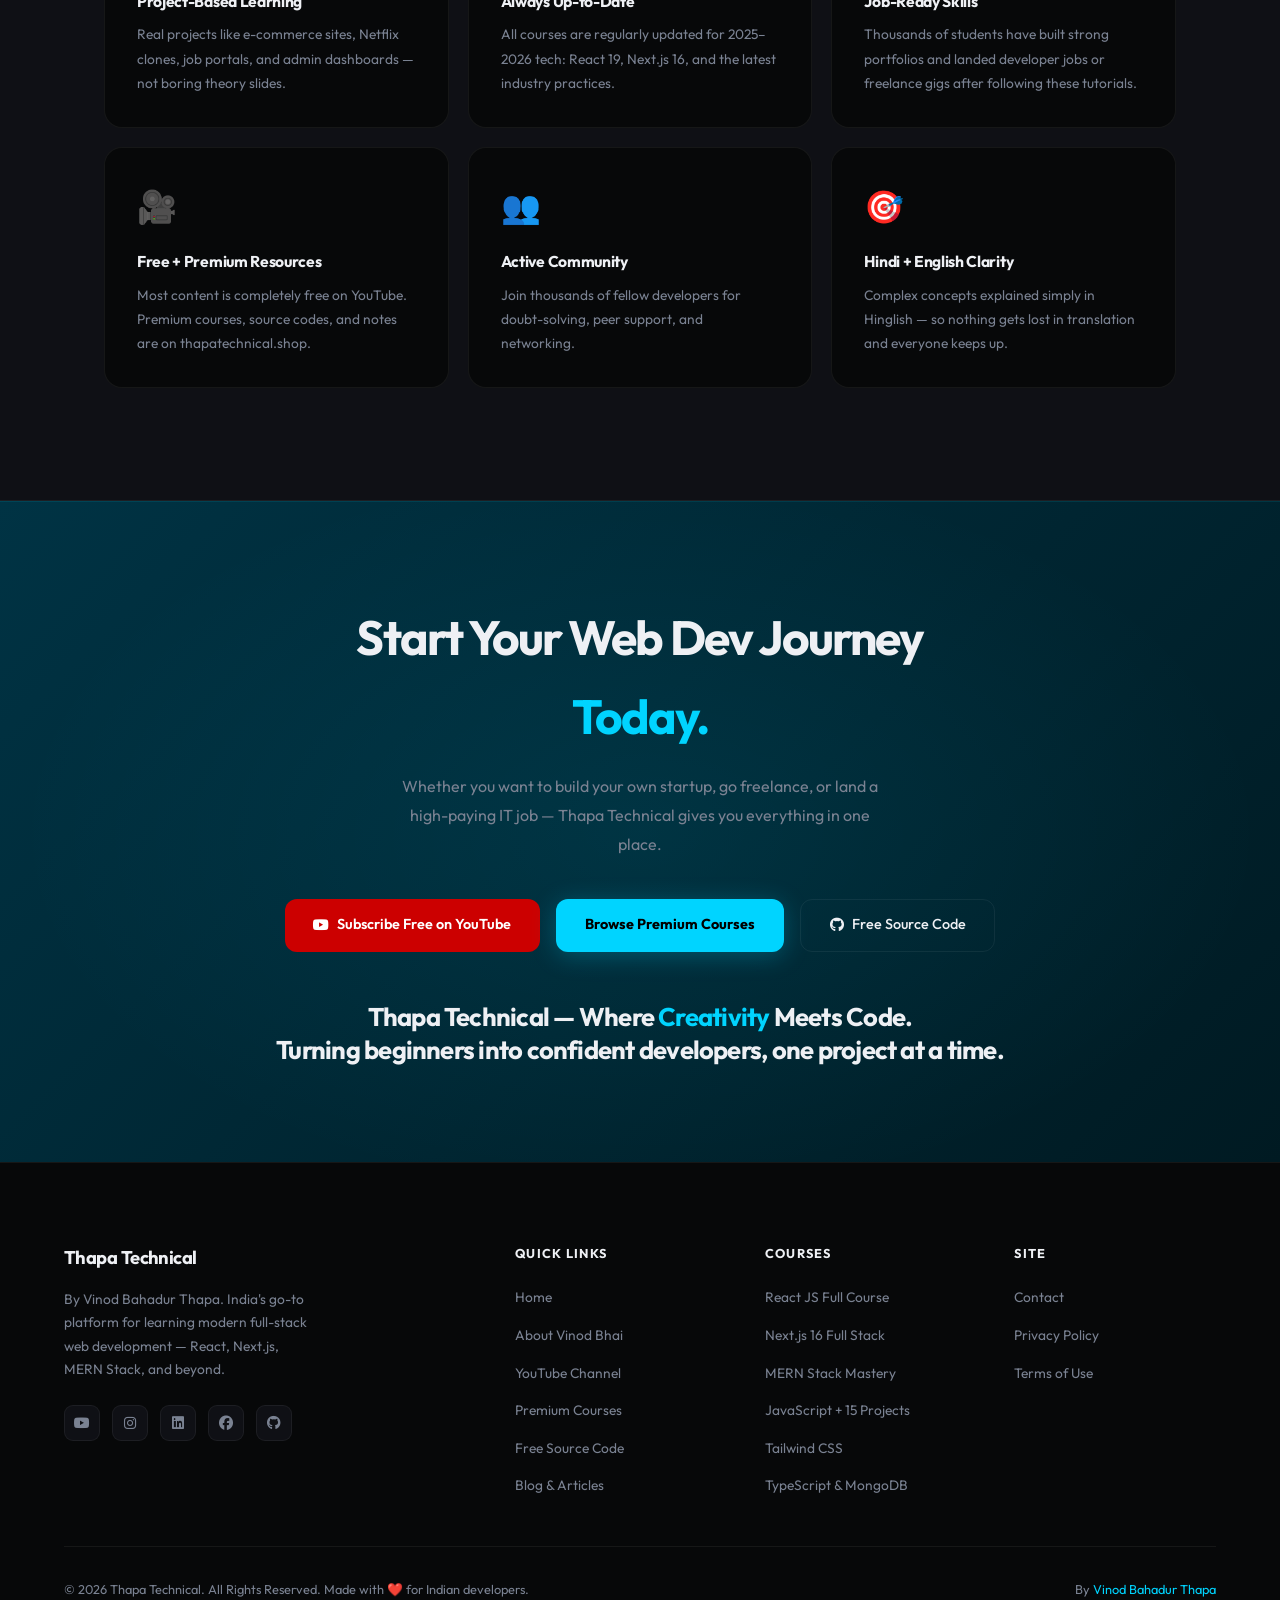
==== commit 044fcb06: "f" ====
--- a/index.html
+++ b/index.html
@@ -1,6 +1,18 @@
 <!DOCTYPE html>
 <html lang="en">
 <head>
+    <script type="application/ld+json">
+{
+ "@context": "https://schema.org",
+ "@type": "Person",
+ "name": "Vinod Bahadur Thapa",
+ "jobTitle": "Web Development Educator",
+ "worksFor": {
+   "@type": "Organization",
+   "name": "Thapa Technical"
+ }
+}
+</script>
     <meta charset="UTF-8">
     <meta name="viewport" content="width=device-width, initial-scale=1.0">
     <meta name="description" content="Master web development with Thapa Technical. Step-by-step tutorials on React, Next.js, MERN Stack, and SEO-friendly websites by Vinod Bahadur Thapa. Free source code & projects.">
@@ -303,7 +315,7 @@
     <!-- ══ NAV ══ -->
     <nav id="main-nav">
         <a class="nav-logo" href="/">
-            <div class="nav-logo-badge">T</div>
+          
             Thapa Technical
         </a>
 
@@ -311,8 +323,8 @@
             <li><a href="/">Home</a></li>
             <li><a href="#about">About</a></li>
             <li><a href="#courses">Courses</a></li>
-            <li><a href="https://www.thapatechnical.com/p/contact-us.html" target="_blank">Contact</a></li>
-            <li><a href="https://www.thapatechnical.com/p/privacy-policy.html" target="_blank">Privacy</a></li>
+            <li><a href="contact.html" target="_blank">Contact</a></li>
+            <li><a href="privacy.html" target="_blank">Privacy</a></li>
             <li>
                 <a href="https://www.youtube.com/@ThapaTechnical" target="_blank" class="nav-yt">
                     <i class="fab fa-youtube"></i> Subscribe
@@ -325,7 +337,7 @@
 
         <!-- Hamburger — correctly using Font Awesome icon -->
         <button id="nav-toggle" onclick="toggleNav()" aria-label="Menu">
-            <i class="fas fa-bars" id="nav-icon"></i>
+            <i class="fas fa-bars" id="nav-icon"> <img src="Vinod Bahadur Thapa.png" alt="" srcset=""></i>
         </button>
     </nav>
 
@@ -615,7 +627,7 @@
         <div class="footer-inner">
             <div class="footer-brand">
                 <a href="/" class="footer-logo">
-                    <div class="nav-logo-badge">T</div>
+                 
                     Thapa Technical
                 </a>
                 <p>By Vinod Bahadur Thapa. India's go-to platform for learning modern full-stack web development — React, Next.js, MERN Stack, and beyond.</p>
@@ -655,8 +667,8 @@
             <div class="footer-col">
                 <h4>Site</h4>
                 <ul>
-                    <li><a href="https://www.thapatechnical.com/p/contact-us.html" target="_blank">Contact</a></li>
-                    <li><a href="https://www.thapatechnical.com/p/privacy-policy.html" target="_blank">Privacy Policy</a></li>
+                    <li><a href="contact.html" target="_blank">Contact</a></li>
+                    <li><a href="privacy.html" target="_blank">Privacy Policy</a></li>
                     <li><a href="https://thapatechnical.shop" target="_blank">Terms of Use</a></li>
                 </ul>
             </div>
